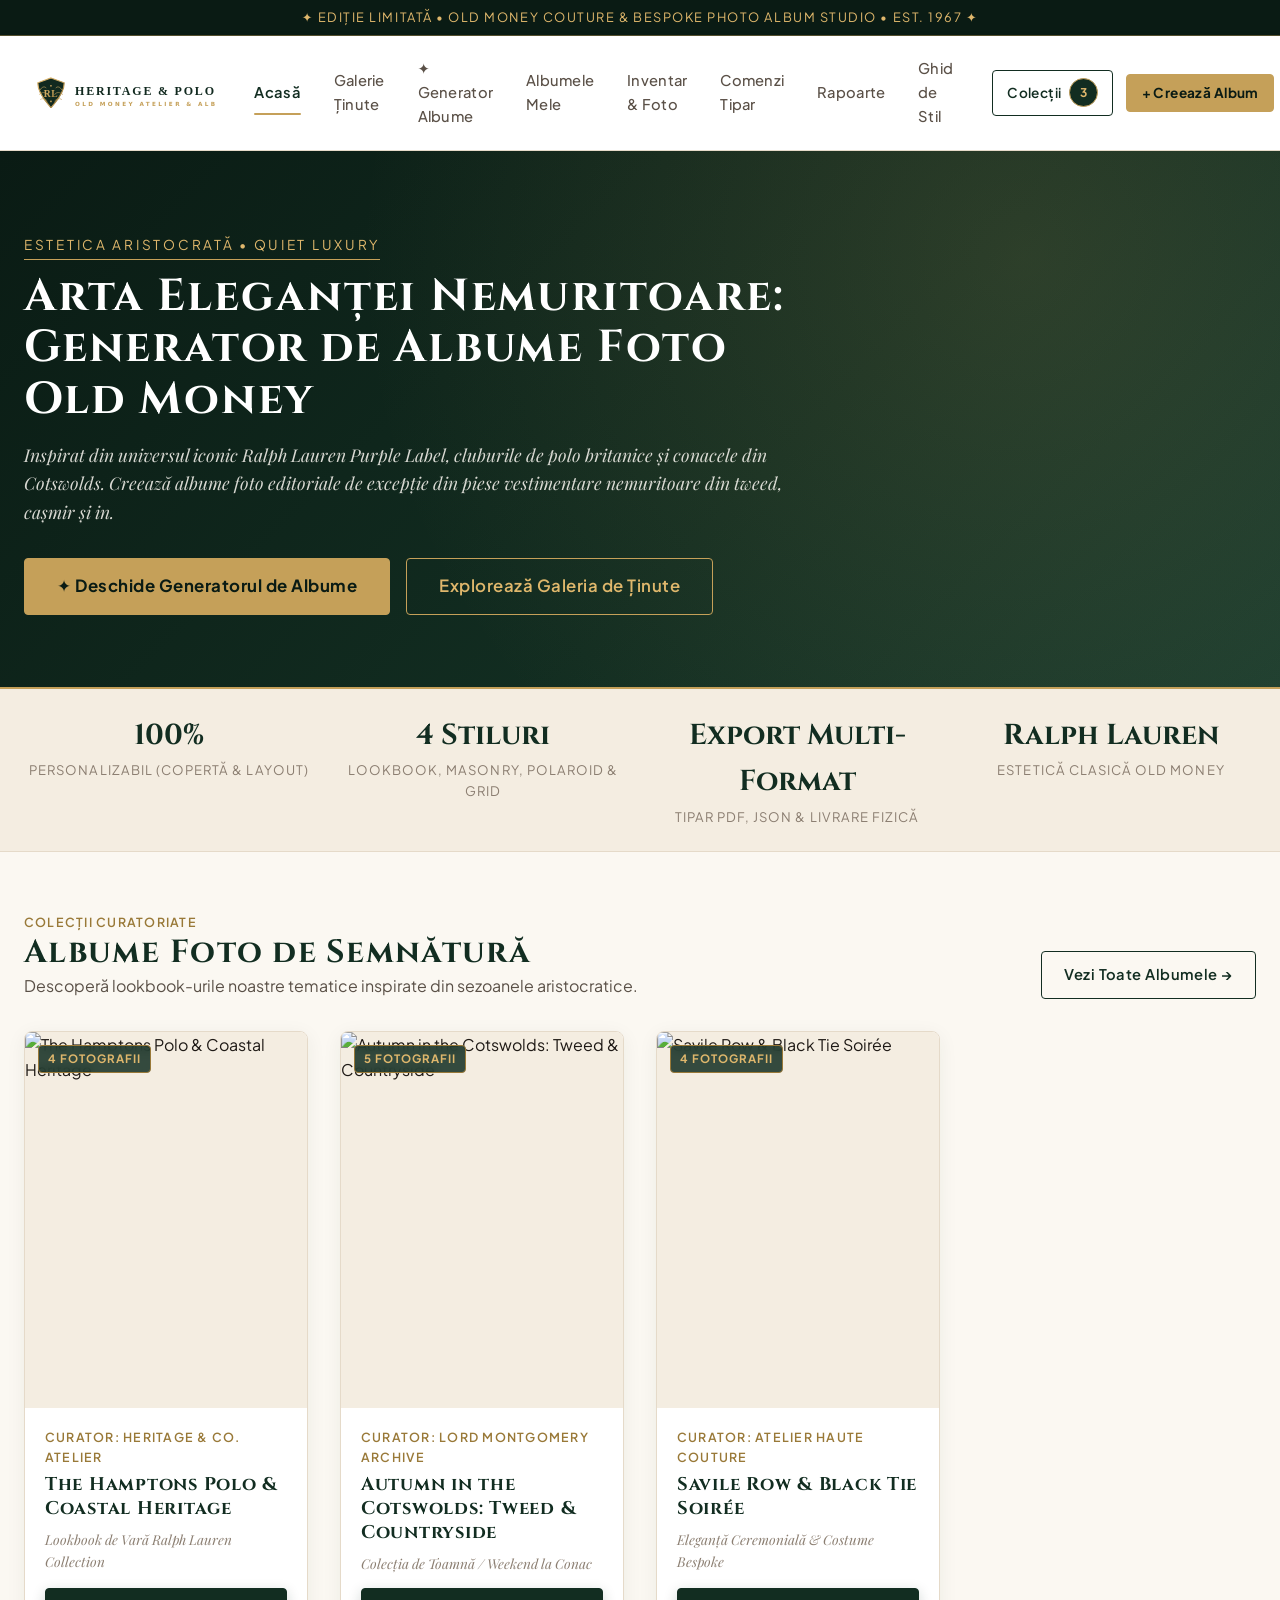
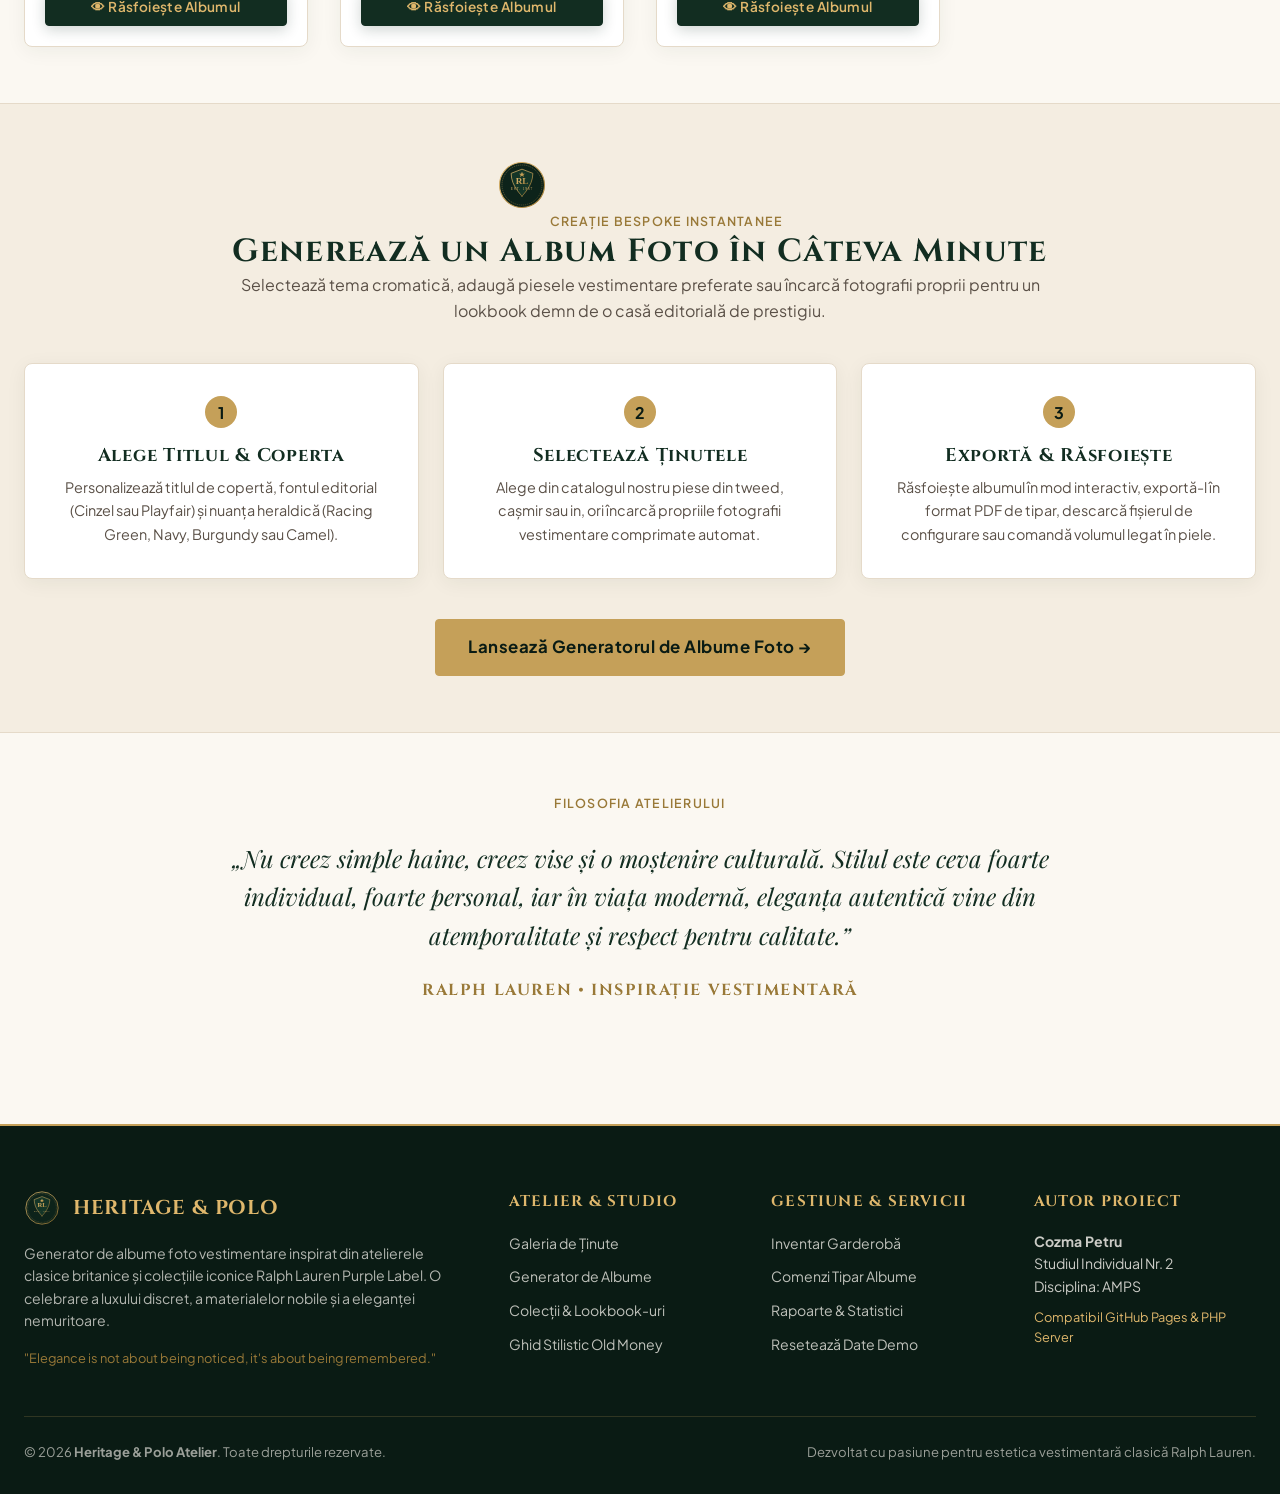
==== index.html @ da982f4c "Initial commit: Heritage & Polo Old Money Album Generator website (HTML + PHP)" ====
<!DOCTYPE html>
<html lang="ro">
<head>
    <meta charset="UTF-8">
    <meta name="viewport" content="width=device-width, initial-scale=1.0">
    <title>Heritage & Polo — Old Money Atelier & Photo Album Generator</title>
    <meta name="description" content="Generator de albume foto vestimentare în stilul Old Money & Ralph Lauren. Creează lookbook-uri rafinate, explorează colecții de tweed, cașmir și comandă albume fizice tipărite.">
    <meta name="author" content="Cozma Petru">
    <link rel="icon" type="image/svg+xml" href="images/crest.svg">
    <link rel="stylesheet" href="css/style.css">
    <link rel="stylesheet" href="css/print.css" media="print">
</head>
<body>

    <!-- Bară superioară de anunț nobiliar -->
    <div class="top-announcement">
        ✦ EDIȚIE LIMITATĂ • OLD MONEY COUTURE &amp; BESPOKE PHOTO ALBUM STUDIO • EST. 1967 ✦
    </div>

    <!-- Header & Navigație Principală -->
    <header class="site-header">
        <div class="header-inner">
            <a href="index.html" class="brand-link">
                <img src="images/logo.svg" alt="Heritage &amp; Polo Logo" class="brand-logo-img">
            </a>

            <nav id="mainNav" class="main-nav">
                <a href="index.html" class="nav-link active">Acasă</a>
                <a href="galerie.html" class="nav-link">Galerie Ținute</a>
                <a href="generator.html" class="nav-link">✦ Generator Albume</a>
                <a href="albume.html" class="nav-link">Albumele Mele</a>
                <a href="inventar.html" class="nav-link">Inventar &amp; Foto</a>
                <a href="comenzi.html" class="nav-link">Comenzi Tipar</a>
                <a href="rapoarte.html" class="nav-link">Rapoarte</a>
                <a href="ghid-stil.html" class="nav-link">Ghid de Stil</a>
            </nav>

            <div class="nav-actions">
                <a href="albume.html" class="btn btn-outline btn-sm" title="Albumele Mele Salvate">
                    <span>Colecții</span>
                    <span id="navAlbumsCount" class="badge-counter">3</span>
                </a>
                <a href="generator.html" class="btn btn-gold btn-sm">
                    <span>+ Creează Album</span>
                </a>
                <button id="menuToggle" class="menu-toggle" aria-label="Deschide Meniul">
                    <span></span><span></span><span></span>
                </button>
            </div>
        </div>
    </header>

    <main>
        <!-- Hero Section Impunător -->
        <section class="page-hero" style="padding: 5rem 0 4.5rem;">
            <div class="container">
                <div class="hero-content">
                    <span class="hero-subtitle">ESTETICA ARISTOCRATĂ &bull; QUIET LUXURY</span>
                    <h1>Arta Eleganței Nemuritoare:<br>Generator de Albume Foto Old Money</h1>
                    <p class="hero-desc">
                        Inspirat din universul iconic Ralph Lauren Purple Label, cluburile de polo britanice și conacele din Cotswolds. Creează albume foto editoriale de excepție din piese vestimentare nemuritoare din tweed, cașmir și in.
                    </p>
                    <div style="display: flex; flex-wrap: wrap; gap: 1rem; margin-top: 2rem;">
                        <a href="generator.html" class="btn btn-gold btn-lg">
                            <span>✦ Deschide Generatorul de Albume</span>
                        </a>
                        <a href="galerie.html" class="btn btn-outline-gold btn-lg">
                            <span>Explorează Galeria de Ținute</span>
                        </a>
                    </div>
                </div>
            </div>
        </section>

        <!-- Bară de Valori & Cifre de Referință -->
        <section style="background: var(--bg-parchment); border-bottom: 1px solid var(--border-beige); padding: 1.5rem 0;">
            <div class="container">
                <div style="display: grid; grid-template-columns: repeat(auto-fit, minmax(200px, 1fr)); gap: 1.5rem; text-align: center;">
                    <div>
                        <div style="font-family: var(--font-heading); font-size: 1.8rem; font-weight: 700; color: var(--emerald-primary);">100%</div>
                        <div style="font-size: 0.82rem; color: var(--text-muted); text-transform: uppercase; letter-spacing: 0.08em;">Personalizabil (Copertă &amp; Layout)</div>
                    </div>
                    <div>
                        <div style="font-family: var(--font-heading); font-size: 1.8rem; font-weight: 700; color: var(--emerald-primary);">4 Stiluri</div>
                        <div style="font-size: 0.82rem; color: var(--text-muted); text-transform: uppercase; letter-spacing: 0.08em;">Lookbook, Masonry, Polaroid &amp; Grid</div>
                    </div>
                    <div>
                        <div style="font-family: var(--font-heading); font-size: 1.8rem; font-weight: 700; color: var(--emerald-primary);">Export Multi-Format</div>
                        <div style="font-size: 0.82rem; color: var(--text-muted); text-transform: uppercase; letter-spacing: 0.08em;">Tipar PDF, JSON &amp; Livrare Fizică</div>
                    </div>
                    <div>
                        <div style="font-family: var(--font-heading); font-size: 1.8rem; font-weight: 700; color: var(--emerald-primary);">Ralph Lauren</div>
                        <div style="font-size: 0.82rem; color: var(--text-muted); text-transform: uppercase; letter-spacing: 0.08em;">Estetică Clasică Old Money</div>
                    </div>
                </div>
            </div>
        </section>

        <!-- Secțiune: Albume de Semnătură Predefinite -->
        <section class="section-py">
            <div class="container">
                <div style="display: flex; justify-content: space-between; align-items: flex-end; margin-bottom: 2rem; flex-wrap: wrap; gap: 1rem;">
                    <div>
                        <span class="card-category">COLECȚII CURATORIATE</span>
                        <h2>Albume Foto de Semnătură</h2>
                        <p>Descoperă lookbook-urile noastre tematice inspirate din sezoanele aristocratice.</p>
                    </div>
                    <a href="albume.html" class="btn btn-outline">Vezi Toate Albumele &#8594;</a>
                </div>

                <div class="fashion-grid" id="homeFeaturedAlbums">
                    <!-- Generat dinamic sau static -->
                </div>
            </div>
        </section>

        <!-- Secțiune: Mini-Generator Rapid în 3 Pași -->
        <section class="section-py" style="background: var(--bg-parchment); border-top: 1px solid var(--border-beige); border-bottom: 1px solid var(--border-beige);">
            <div class="container">
                <div style="max-width: 850px; margin: 0 auto; text-align: center; margin-bottom: 2.5rem;">
                    <img src="images/crest.svg" alt="Crest" style="width: 50px; margin-bottom: 1rem;">
                    <span class="card-category">CREAȚIE BESPOKE INSTANTANEE</span>
                    <h2>Generează un Album Foto în Câteva Minute</h2>
                    <p>Selectează tema cromatică, adaugă piesele vestimentare preferate sau încarcă fotografii proprii pentru un lookbook demn de o casă editorială de prestigiu.</p>
                </div>

                <div style="display: grid; grid-template-columns: repeat(auto-fit, minmax(260px, 1fr)); gap: 1.5rem; margin-bottom: 2.5rem;">
                    <div style="background: #ffffff; padding: 2rem; border-radius: var(--radius-md); border: 1px solid var(--border-beige); text-align: center; box-shadow: var(--shadow-soft);">
                        <div class="step-num" style="margin: 0 auto 1rem; width: 32px; height: 32px; font-size: 1rem;">1</div>
                        <h3 style="font-size: 1.15rem; margin-bottom: 0.5rem;">Alege Titlul &amp; Coperta</h3>
                        <p style="font-size: 0.9rem;">Personalizează titlul de copertă, fontul editorial (Cinzel sau Playfair) și nuanța heraldică (Racing Green, Navy, Burgundy sau Camel).</p>
                    </div>

                    <div style="background: #ffffff; padding: 2rem; border-radius: var(--radius-md); border: 1px solid var(--border-beige); text-align: center; box-shadow: var(--shadow-soft);">
                        <div class="step-num" style="margin: 0 auto 1rem; width: 32px; height: 32px; font-size: 1rem;">2</div>
                        <h3 style="font-size: 1.15rem; margin-bottom: 0.5rem;">Selectează Ținutele</h3>
                        <p style="font-size: 0.9rem;">Alege din catalogul nostru piese din tweed, cașmir sau in, ori încarcă propriile fotografii vestimentare comprimate automat.</p>
                    </div>

                    <div style="background: #ffffff; padding: 2rem; border-radius: var(--radius-md); border: 1px solid var(--border-beige); text-align: center; box-shadow: var(--shadow-soft);">
                        <div class="step-num" style="margin: 0 auto 1rem; width: 32px; height: 32px; font-size: 1rem;">3</div>
                        <h3 style="font-size: 1.15rem; margin-bottom: 0.5rem;">Exportă &amp; Răsfoiește</h3>
                        <p style="font-size: 0.9rem;">Răsfoiește albumul în mod interactiv, exportă-l în format PDF de tipar, descarcă fișierul de configurare sau comandă volumul legat în piele.</p>
                    </div>
                </div>

                <div style="text-align: center;">
                    <a href="generator.html" class="btn btn-gold btn-lg">
                        <span>Lansează Generatorul de Albume Foto &#8594;</span>
                    </a>
                </div>
            </div>
        </section>

        <!-- Citate & Manifest Estetic Old Money -->
        <section class="section-py">
            <div class="container" style="max-width: 900px; text-align: center;">
                <span class="card-category">FILOSOFIA ATELIERULUI</span>
                <blockquote style="font-family: var(--font-editorial); font-style: italic; font-size: 1.5rem; color: var(--emerald-primary); line-height: 1.6; margin: 1.5rem 0;">
                    „Nu creez simple haine, creez vise și o moștenire culturală. Stilul este ceva foarte individual, foarte personal, iar în viața modernă, eleganța autentică vine din atemporalitate și respect pentru calitate.”
                </blockquote>
                <div style="font-family: var(--font-heading); font-size: 1rem; letter-spacing: 0.1em; color: var(--gold-dim); font-weight: 700;">
                    RALPH LAUREN &bull; INSPIRAȚIE VESTIMENTARĂ
                </div>
            </div>
        </section>
    </main>

    <!-- Footer de Lux Old Money -->
    <footer class="site-footer">
        <div class="container">
            <div class="footer-grid">
                <div class="footer-brand">
                    <div style="display: flex; align-items: center; gap: 0.8rem; margin-bottom: 1rem;">
                        <img src="images/crest.svg" alt="Crest Heraldic" style="width: 36px; height: 36px;">
                        <h4 style="margin: 0; font-family: var(--font-heading); color: var(--gold-light);">HERITAGE &amp; POLO</h4>
                    </div>
                    <p style="font-size: 0.88rem; color: rgba(251, 248, 242, 0.7); line-height: 1.6; margin-bottom: 1rem;">
                        Generator de albume foto vestimentare inspirat din atelierele clasice britanice și colecțiile iconice Ralph Lauren Purple Label. O celebrare a luxului discret, a materialelor nobile și a eleganței nemuritoare.
                    </p>
                    <div style="font-size: 0.8rem; color: var(--gold-dim);">
                        "Elegance is not about being noticed, it's about being remembered."
                    </div>
                </div>

                <div class="footer-col">
                    <h5>ATELIER &amp; STUDIO</h5>
                    <ul class="footer-links">
                        <li><a href="galerie.html">Galeria de Ținute</a></li>
                        <li><a href="generator.html">Generator de Albume</a></li>
                        <li><a href="albume.html">Colecții &amp; Lookbook-uri</a></li>
                        <li><a href="ghid-stil.html">Ghid Stilistic Old Money</a></li>
                    </ul>
                </div>

                <div class="footer-col">
                    <h5>GESTIUNE &amp; SERVICII</h5>
                    <ul class="footer-links">
                        <li><a href="inventar.html">Inventar Garderobă</a></li>
                        <li><a href="comenzi.html">Comenzi Tipar Albume</a></li>
                        <li><a href="rapoarte.html">Rapoarte &amp; Statistici</a></li>
                        <li><a href="javascript:StorageManager.resetToDemo()">Resetează Date Demo</a></li>
                    </ul>
                </div>

                <div class="footer-col">
                    <h5>AUTOR PROIECT</h5>
                    <p style="font-size: 0.88rem; color: rgba(251, 248, 242, 0.8); margin-bottom: 0.6rem;">
                        <strong>Cozma Petru</strong><br>
                        Studiul Individual Nr. 2<br>
                        Disciplina: AMPS
                    </p>
                    <div style="font-size: 0.8rem; color: var(--gold-light);">
                        Compatibil GitHub Pages &amp; PHP Server
                    </div>
                </div>
            </div>

            <div class="footer-bottom">
                <div>
                    &copy; 2026 <strong>Heritage &amp; Polo Atelier</strong>. Toate drepturile rezervate.
                </div>
                <div>
                    Dezvoltat cu pasiune pentru estetica vestimentară clasică Ralph Lauren.
                </div>
            </div>
        </div>
    </footer>

    <!-- Scripturi -->
    <script src="js/data.js"></script>
    <script src="js/storage.js"></script>
    <script src="js/main.js"></script>
    <script>
        document.addEventListener("DOMContentLoaded", () => {
            const albume = StorageManager.getAlbume();
            const produse = StorageManager.getProduse();
            const container = document.getElementById("homeFeaturedAlbums");
            if (container) {
                container.innerHTML = albume.slice(0, 3).map(a => {
                    let coverImg = a.copertaImg;
                    if (!coverImg && a.elemente && a.elemente.length) {
                        const p = produse.find(item => item.id == a.elemente[0]);
                        if (p) coverImg = p.img;
                    }
                    if (!coverImg) coverImg = "images/placeholder-fashion.svg";

                    return `
                        <div class="fashion-card">
                            <div class="card-media" onclick="window.location.href='albume.html'">
                                <img src="${coverImg}" alt="${a.titlu}" loading="lazy">
                                <span class="card-badge">${a.elemente ? a.elemente.length : 0} Fotografii</span>
                            </div>
                            <div class="card-body">
                                <div class="card-category">CURATOR: ${a.curator || 'HERITAGE'}</div>
                                <h3 class="card-title">${a.titlu}</h3>
                                <p class="card-material">${a.subtitlu || 'Ediție de colecție'}</p>
                                <div class="card-actions" style="margin-top: auto;">
                                    <a href="albume.html" class="btn btn-primary btn-sm" style="flex: 1;">
                                        <span>👁 Răsfoiește Albumul</span>
                                    </a>
                                </div>
                            </div>
                        </div>
                    `;
                }).join("");
            }
        });
    </script>
</body>
</html>
---- css/style.css ----
/* ==========================================================================
   HERITAGE & POLO — OLD MONEY ATELIER & PHOTO ALBUM GENERATOR
   Stilizare Clasică de Lux Inspirată din Colecțiile Ralph Lauren & Savile Row
   ========================================================================== */

@import url('https://fonts.googleapis.com/css2?family=Cinzel:wght@500;600;700;800&family=Playfair+Display:ital,wght@0,400;0,600;0,700;1,400;1,600&family=Plus+Jakarta+Sans:wght@300;400;500;600;700&display=swap');

:root {
    /* Paletă Cromatică Old Money & British Heritage */
    --emerald-dark: #0a1b14;
    --emerald-primary: #122d21;
    --emerald-light: #1b3d2f;
    --navy-regal: #09131d;
    --navy-deep: #102133;
    
    --gold-primary: #c5a059;
    --gold-light: #dfb76c;
    --gold-dim: #997938;
    
    --bg-cream: #fbf8f2;
    --bg-parchment: #f4ede1;
    --bg-card: #ffffff;
    --border-beige: #e5dac9;
    --border-gold: rgba(197, 160, 89, 0.4);

    --text-primary: #1e1915;
    --text-secondary: #5a5047;
    --text-muted: #8b7e71;
    --text-light: #fbf8f2;

    --saddle-leather: #6e472b;
    --burgundy-royal: #5b1d27;
    --danger-red: #9e2a2b;
    --success-green: #2a6f44;

    /* Tipografie */
    --font-heading: "Cinzel", "Playfair Display", Georgia, serif;
    --font-editorial: "Playfair Display", Georgia, serif;
    --font-sans: "Plus Jakarta Sans", system-ui, -apple-system, sans-serif;

    /* Umbre & Raze */
    --shadow-soft: 0 4px 20px rgba(18, 45, 33, 0.06);
    --shadow-elevated: 0 10px 30px rgba(18, 45, 33, 0.12);
    --shadow-gold: 0 4px 25px rgba(197, 160, 89, 0.25);
    --radius-sm: 4px;
    --radius-md: 8px;
    --radius-lg: 14px;
    --transition: all 0.28s cubic-bezier(0.4, 0, 0.2, 1);
}

/* Reset de bază */
*, *::before, *::after {
    box-sizing: border-box;
    margin: 0;
    padding: 0;
}

html {
    scroll-behavior: smooth;
}

body {
    font-family: var(--font-sans);
    background-color: var(--bg-cream);
    color: var(--text-primary);
    line-height: 1.6;
    overflow-x: hidden;
    min-height: 100vh;
    display: flex;
    flex-direction: column;
}

/* Tipografie */
h1, h2, h3, h4, .serif-title {
    font-family: var(--font-heading);
    color: var(--emerald-primary);
    letter-spacing: 0.04em;
    font-weight: 700;
}

h1 {
    font-size: clamp(2rem, 3.5vw, 3rem);
    line-height: 1.15;
}

h2 {
    font-size: clamp(1.6rem, 2.5vw, 2.2rem);
    line-height: 1.25;
}

h3 {
    font-size: 1.35rem;
    line-height: 1.3;
}

p {
    color: var(--text-secondary);
    font-size: 1rem;
}

a {
    color: inherit;
    text-decoration: none;
    transition: var(--transition);
}

/* ==========================================================================
   HEADER & NAVIGAȚIE DE LUX
   ========================================================================== */
.top-announcement {
    background: var(--emerald-dark);
    color: var(--gold-light);
    font-size: 0.8rem;
    font-family: var(--font-sans);
    letter-spacing: 0.12em;
    text-transform: uppercase;
    text-align: center;
    padding: 0.45rem 1rem;
    border-bottom: 1px solid var(--border-gold);
}

.site-header {
    background: #fff;
    border-bottom: 1px solid var(--border-beige);
    position: sticky;
    top: 0;
    z-index: 1000;
    box-shadow: 0 2px 12px rgba(0, 0, 0, 0.03);
}

.header-inner {
    max-width: 1320px;
    margin: 0 auto;
    padding: 0.8rem 1.5rem;
    display: flex;
    align-items: center;
    justify-content: space-between;
    gap: 1.5rem;
}

.brand-link {
    display: flex;
    align-items: center;
    gap: 0.8rem;
}

.brand-logo-img {
    height: 48px;
    width: auto;
    display: block;
}

/* Navigație Principală */
.main-nav {
    display: flex;
    align-items: center;
    gap: 0.25rem;
}

.nav-link {
    font-family: var(--font-sans);
    font-size: 0.92rem;
    font-weight: 500;
    color: var(--text-secondary);
    padding: 0.55rem 0.9rem;
    border-radius: var(--radius-sm);
    position: relative;
    letter-spacing: 0.02em;
}

.nav-link:hover {
    color: var(--emerald-primary);
    background-color: var(--bg-parchment);
}

.nav-link.active {
    color: var(--emerald-primary);
    font-weight: 600;
}

.nav-link.active::after {
    content: "";
    position: absolute;
    bottom: -2px;
    left: 0.9rem;
    right: 0.9rem;
    height: 2px;
    background: var(--gold-primary);
    border-radius: 2px;
}

.nav-actions {
    display: flex;
    align-items: center;
    gap: 0.8rem;
}

.badge-counter {
    background: var(--emerald-primary);
    color: var(--gold-light);
    font-size: 0.75rem;
    padding: 0.25rem 0.6rem;
    border-radius: 999px;
    font-weight: 700;
    border: 1px solid var(--gold-primary);
}

/* Buton meniu mobil */
.menu-toggle {
    display: none;
    background: none;
    border: none;
    cursor: pointer;
    padding: 0.4rem;
}

.menu-toggle span {
    display: block;
    width: 24px;
    height: 2px;
    background: var(--emerald-primary);
    margin: 5px 0;
    transition: var(--transition);
}

/* ==========================================================================
   BUTOANE & CONTROALE ELEGANTE
   ========================================================================== */
.btn {
    display: inline-flex;
    align-items: center;
    justify-content: center;
    gap: 0.5rem;
    font-family: var(--font-sans);
    font-size: 0.92rem;
    font-weight: 600;
    letter-spacing: 0.03em;
    padding: 0.7rem 1.4rem;
    border-radius: var(--radius-sm);
    border: 1px solid transparent;
    cursor: pointer;
    transition: var(--transition);
    white-space: nowrap;
}

.btn-primary {
    background: var(--emerald-primary);
    color: var(--gold-light);
    border-color: var(--emerald-primary);
    box-shadow: 0 4px 14px rgba(18, 45, 33, 0.2);
}

.btn-primary:hover {
    background: var(--emerald-dark);
    color: #ffffff;
    box-shadow: 0 6px 18px rgba(18, 45, 33, 0.3);
    transform: translateY(-1px);
}

.btn-gold {
    background: var(--gold-primary);
    color: var(--emerald-dark);
    border-color: var(--gold-primary);
    font-weight: 700;
}

.btn-gold:hover {
    background: var(--gold-light);
    color: var(--emerald-dark);
    box-shadow: var(--shadow-gold);
    transform: translateY(-1px);
}

.btn-outline {
    background: transparent;
    color: var(--emerald-primary);
    border-color: var(--emerald-primary);
}

.btn-outline:hover {
    background: var(--emerald-primary);
    color: var(--gold-light);
}

.btn-outline-gold {
    background: transparent;
    color: var(--gold-light);
    border-color: var(--gold-primary);
}

.btn-outline-gold:hover {
    background: var(--gold-primary);
    color: var(--emerald-dark);
}

.btn-sm {
    padding: 0.45rem 0.9rem;
    font-size: 0.85rem;
}

.btn-lg {
    padding: 0.9rem 2rem;
    font-size: 1.05rem;
}

.btn-text {
    background: none;
    border: none;
    color: var(--gold-dim);
    font-weight: 600;
    cursor: pointer;
    padding: 0;
    text-decoration: underline;
}

.btn-text:hover {
    color: var(--emerald-primary);
}

/* ==========================================================================
   CONTAINER & LAYOUT
   ========================================================================== */
.container {
    max-width: 1320px;
    margin: 0 auto;
    padding: 0 1.5rem;
}

main {
    flex: 1;
    padding-bottom: 4rem;
}

.section-py {
    padding-top: 3.5rem;
    padding-bottom: 3.5rem;
}

/* Hero & Header de pagină */
.page-hero {
    background: linear-gradient(135deg, var(--emerald-dark) 0%, var(--emerald-primary) 60%, var(--emerald-light) 100%);
    color: var(--text-light);
    padding: 3.5rem 0;
    position: relative;
    border-bottom: 2px solid var(--gold-primary);
    overflow: hidden;
}

.page-hero::before {
    content: "";
    position: absolute;
    inset: 0;
    background: radial-gradient(circle at 80% 20%, rgba(197, 160, 89, 0.15), transparent 60%);
    pointer-events: none;
}

.hero-content {
    position: relative;
    max-width: 800px;
}

.hero-subtitle {
    font-family: var(--font-sans);
    font-size: 0.85rem;
    letter-spacing: 0.2em;
    text-transform: uppercase;
    color: var(--gold-light);
    margin-bottom: 0.7rem;
    display: inline-block;
    border-bottom: 1px solid var(--gold-primary);
    padding-bottom: 0.2rem;
}

.page-hero h1 {
    color: #ffffff;
    margin-bottom: 1rem;
}

.hero-desc {
    font-size: 1.1rem;
    color: rgba(251, 248, 242, 0.85);
    font-family: var(--font-editorial);
    font-style: italic;
    line-height: 1.6;
}

/* ==========================================================================
   BARĂ DE FILTRE & CĂUTARE (CHIPS)
   ========================================================================== */
.filter-bar {
    display: flex;
    flex-wrap: wrap;
    align-items: center;
    justify-content: space-between;
    gap: 1.2rem;
    margin: 2rem 0 1.5rem;
    padding: 1rem 1.25rem;
    background: #fff;
    border: 1px solid var(--border-beige);
    border-radius: var(--radius-md);
    box-shadow: var(--shadow-soft);
}

.chips-container {
    display: flex;
    flex-wrap: wrap;
    gap: 0.5rem;
}

.chip-btn {
    font-family: var(--font-sans);
    font-size: 0.88rem;
    font-weight: 500;
    padding: 0.4rem 1rem;
    border-radius: 999px;
    border: 1px solid var(--border-beige);
    background: transparent;
    color: var(--text-secondary);
    cursor: pointer;
    transition: var(--transition);
}

.chip-btn:hover {
    border-color: var(--gold-primary);
    color: var(--emerald-primary);
    background: var(--bg-parchment);
}

.chip-btn.active {
    background: var(--emerald-primary);
    color: var(--gold-light);
    border-color: var(--emerald-primary);
    font-weight: 600;
}

.search-box {
    position: relative;
    min-width: 260px;
}

.search-box input {
    width: 100%;
    padding: 0.5rem 1rem 0.5rem 2.2rem;
    border: 1px solid var(--border-beige);
    border-radius: 999px;
    background: var(--bg-cream);
    font-family: var(--font-sans);
    font-size: 0.9rem;
    color: var(--text-primary);
    transition: var(--transition);
}

.search-box input:focus {
    outline: none;
    border-color: var(--gold-primary);
    box-shadow: 0 0 0 3px rgba(197, 160, 89, 0.15);
}

.search-box .search-icon {
    position: absolute;
    left: 0.8rem;
    top: 50%;
    transform: translateY(-50%);
    color: var(--text-muted);
    font-size: 0.85rem;
}

/* ==========================================================================
   GRID CARTOANE DE MODĂ (GALERIE OLD MONEY)
   ========================================================================== */
.fashion-grid {
    display: grid;
    grid-template-columns: repeat(auto-fill, minmax(280px, 1fr));
    gap: 2rem;
    margin-top: 1.5rem;
}

.fashion-card {
    background: var(--bg-card);
    border: 1px solid var(--border-beige);
    border-radius: var(--radius-md);
    overflow: hidden;
    transition: var(--transition);
    display: flex;
    flex-direction: column;
    position: relative;
    box-shadow: var(--shadow-soft);
}

.fashion-card:hover {
    transform: translateY(-5px);
    box-shadow: var(--shadow-elevated);
    border-color: var(--gold-primary);
}

.card-media {
    position: relative;
    width: 100%;
    aspect-ratio: 3 / 4;
    overflow: hidden;
    background-color: var(--bg-parchment);
    cursor: pointer;
}

.card-media img {
    width: 100%;
    height: 100%;
    object-fit: cover;
    display: block;
    transition: transform 0.6s cubic-bezier(0.25, 1, 0.5, 1);
}

.fashion-card:hover .card-media img {
    transform: scale(1.05);
}

.card-badge {
    position: absolute;
    top: 0.8rem;
    left: 0.8rem;
    background: rgba(18, 45, 33, 0.85);
    backdrop-filter: blur(4px);
    color: var(--gold-light);
    font-size: 0.72rem;
    font-weight: 700;
    letter-spacing: 0.08em;
    padding: 0.25rem 0.6rem;
    border-radius: var(--radius-sm);
    border: 1px solid var(--gold-dim);
    text-transform: uppercase;
}

.card-stock {
    position: absolute;
    top: 0.8rem;
    right: 0.8rem;
    background: rgba(255, 255, 255, 0.9);
    font-size: 0.75rem;
    font-weight: 600;
    padding: 0.2rem 0.5rem;
    border-radius: var(--radius-sm);
    color: var(--text-secondary);
}

.card-stock.low {
    background: rgba(158, 42, 43, 0.9);
    color: #ffffff;
}

.card-body {
    padding: 1.25rem;
    display: flex;
    flex-direction: column;
    flex: 1;
}

.card-category {
    font-size: 0.78rem;
    text-transform: uppercase;
    letter-spacing: 0.1em;
    color: var(--gold-dim);
    font-weight: 600;
    margin-bottom: 0.35rem;
}

.card-title {
    font-family: var(--font-heading);
    font-size: 1.15rem;
    color: var(--emerald-primary);
    margin-bottom: 0.5rem;
    line-height: 1.3;
}

.card-material {
    font-size: 0.85rem;
    color: var(--text-muted);
    margin-bottom: 0.8rem;
    font-style: italic;
    font-family: var(--font-editorial);
}

.card-price-row {
    display: flex;
    align-items: baseline;
    justify-content: space-between;
    margin-top: auto;
    padding-top: 0.8rem;
    border-top: 1px dashed var(--border-beige);
}

.price-main {
    font-size: 1.25rem;
    font-weight: 700;
    color: var(--emerald-primary);
    font-family: var(--font-heading);
}

.price-eur {
    font-size: 0.85rem;
    color: var(--text-muted);
}

.card-actions {
    display: flex;
    gap: 0.5rem;
    margin-top: 1rem;
}

/* ==========================================================================
   STUDIO GENERATOR DE ALBUME FOTO (INTERACTIV)
   ========================================================================== */
.studio-layout {
    display: grid;
    grid-template-columns: 420px 1fr;
    gap: 2rem;
    margin-top: 2rem;
    align-items: start;
}

@media (max-width: 1024px) {
    .studio-layout {
        grid-template-columns: 1fr;
    }
}

.studio-sidebar {
    background: #ffffff;
    border: 1px solid var(--border-beige);
    border-radius: var(--radius-md);
    padding: 1.8rem;
    box-shadow: var(--shadow-soft);
}

.studio-step-title {
    font-size: 1.05rem;
    font-family: var(--font-heading);
    color: var(--emerald-primary);
    margin-bottom: 1rem;
    padding-bottom: 0.5rem;
    border-bottom: 1px solid var(--border-beige);
    display: flex;
    align-items: center;
    gap: 0.5rem;
}

.step-num {
    background: var(--gold-primary);
    color: var(--emerald-dark);
    width: 24px;
    height: 24px;
    display: inline-flex;
    align-items: center;
    justify-content: center;
    border-radius: 50%;
    font-size: 0.8rem;
    font-weight: 700;
}

.form-group {
    margin-bottom: 1.2rem;
}

.form-group label {
    display: block;
    font-size: 0.85rem;
    font-weight: 600;
    color: var(--text-primary);
    margin-bottom: 0.35rem;
}

.form-control, input[type="text"], input[type="number"], select, textarea {
    width: 100%;
    padding: 0.65rem 0.85rem;
    border: 1px solid var(--border-beige);
    border-radius: var(--radius-sm);
    background: var(--bg-cream);
    font-family: var(--font-sans);
    font-size: 0.92rem;
    color: var(--text-primary);
    transition: var(--transition);
}

.form-control:focus, input:focus, select:focus, textarea:focus {
    outline: none;
    border-color: var(--gold-primary);
    background: #ffffff;
    box-shadow: 0 0 0 3px rgba(197, 160, 89, 0.15);
}

/* Selector Temă Copertă */
.theme-picker {
    display: grid;
    grid-template-columns: repeat(4, 1fr);
    gap: 0.5rem;
}

.theme-swatch {
    height: 44px;
    border-radius: var(--radius-sm);
    border: 2px solid transparent;
    cursor: pointer;
    transition: var(--transition);
    display: flex;
    align-items: center;
    justify-content: center;
    color: #ffffff;
    font-size: 0.8rem;
}

.theme-swatch.active {
    border-color: var(--gold-light);
    transform: scale(1.05);
    box-shadow: 0 2px 8px rgba(0,0,0,0.25);
}

.theme-emerald { background: #122d21; }
.theme-navy { background: #0c1926; }
.theme-burgundy { background: #5b1d27; }
.theme-camel { background: #8b5a36; }

/* Selector Layout */
.layout-picker {
    display: grid;
    grid-template-columns: repeat(2, 1fr);
    gap: 0.6rem;
}

.layout-opt {
    border: 1px solid var(--border-beige);
    border-radius: var(--radius-sm);
    padding: 0.6rem;
    text-align: center;
    cursor: pointer;
    background: var(--bg-cream);
    transition: var(--transition);
}

.layout-opt:hover {
    border-color: var(--gold-primary);
}

.layout-opt.active {
    background: var(--emerald-primary);
    color: var(--gold-light);
    border-color: var(--emerald-primary);
    font-weight: 600;
}

/* Zonă Upload Foto Drag & Drop */
.upload-dropzone {
    border: 2px dashed var(--gold-dim);
    border-radius: var(--radius-md);
    padding: 1.5rem 1rem;
    text-align: center;
    background: rgba(197, 160, 89, 0.05);
    cursor: pointer;
    transition: var(--transition);
    margin-bottom: 1rem;
}

.upload-dropzone:hover {
    background: rgba(197, 160, 89, 0.12);
    border-color: var(--gold-primary);
}

.upload-dropzone input {
    display: none;
}

.upload-icon {
    font-size: 1.8rem;
    color: var(--gold-primary);
    margin-bottom: 0.5rem;
}

/* Selector rapid fotografii din garderobă */
.wardrobe-selector {
    max-height: 280px;
    overflow-y: auto;
    border: 1px solid var(--border-beige);
    border-radius: var(--radius-sm);
    padding: 0.5rem;
    display: grid;
    grid-template-columns: repeat(3, 1fr);
    gap: 0.4rem;
}

.wardrobe-thumb {
    position: relative;
    aspect-ratio: 1;
    border-radius: var(--radius-sm);
    overflow: hidden;
    cursor: pointer;
    border: 2px solid transparent;
}

.wardrobe-thumb img {
    width: 100%;
    height: 100%;
    object-fit: cover;
}

.wardrobe-thumb.selected {
    border-color: var(--gold-primary);
}

.wardrobe-thumb.selected::after {
    content: "✓";
    position: absolute;
    top: 4px;
    right: 4px;
    background: var(--emerald-primary);
    color: var(--gold-light);
    width: 18px;
    height: 18px;
    border-radius: 50%;
    display: flex;
    align-items: center;
    justify-content: center;
    font-size: 0.7rem;
    font-weight: bold;
}

/* ==========================================================================
   PREVIZUALIZARE ALBUM ÎN TIMP REAL (EDITORIAL LOOKBOOK)
   ========================================================================== */
.album-preview-stage {
    background: #ffffff;
    border: 1px solid var(--border-beige);
    border-radius: var(--radius-md);
    box-shadow: var(--shadow-elevated);
    padding: 2.5rem;
    min-height: 600px;
}

.preview-toolbar {
    display: flex;
    justify-content: space-between;
    align-items: center;
    padding-bottom: 1.2rem;
    margin-bottom: 1.8rem;
    border-bottom: 1px solid var(--border-beige);
    flex-wrap: wrap;
    gap: 0.8rem;
}

/* Coperta Albumului Simulat */
.album-cover-display {
    border-radius: var(--radius-sm);
    padding: 3rem 2rem;
    text-align: center;
    color: #ffffff;
    position: relative;
    margin-bottom: 2.5rem;
    box-shadow: 0 12px 35px rgba(0, 0, 0, 0.25);
    border: 4px double var(--gold-primary);
}

.album-cover-display .cover-crest {
    width: 64px;
    margin: 0 auto 1.2rem;
    display: block;
}

.album-cover-display .cover-title {
    font-size: 2rem;
    letter-spacing: 0.08em;
    color: var(--gold-light);
    margin-bottom: 0.5rem;
}

.album-cover-display .cover-subtitle {
    font-family: var(--font-editorial);
    font-style: italic;
    font-size: 1.1rem;
    opacity: 0.9;
    margin-bottom: 1.5rem;
}

.album-cover-display .cover-curator {
    font-size: 0.85rem;
    text-transform: uppercase;
    letter-spacing: 0.15em;
    color: rgba(255, 255, 255, 0.7);
}

/* Tipuri de Layout pentru Paginile Albumului */
.album-pages-container.layout-lookbook {
    display: flex;
    flex-direction: column;
    gap: 3rem;
}

.lookbook-spread {
    display: grid;
    grid-template-columns: 1fr 1fr;
    gap: 2rem;
    align-items: center;
    padding-bottom: 2.5rem;
    border-bottom: 1px solid var(--border-beige);
}

.lookbook-spread:nth-child(even) {
    grid-template-columns: 1fr 1fr;
    direction: rtl;
}

.lookbook-spread:nth-child(even) .spread-info {
    direction: ltr;
}

.spread-image {
    aspect-ratio: 4 / 5;
    border-radius: var(--radius-sm);
    overflow: hidden;
    box-shadow: var(--shadow-soft);
    border: 1px solid var(--border-beige);
}

.spread-image img {
    width: 100%;
    height: 100%;
    object-fit: cover;
    display: block;
}

.spread-info {
    padding: 1.5rem;
}

.spread-plate-no {
    font-size: 0.8rem;
    letter-spacing: 0.15em;
    color: var(--gold-dim);
    text-transform: uppercase;
    font-weight: 700;
    margin-bottom: 0.5rem;
}

.spread-title {
    font-family: var(--font-heading);
    font-size: 1.5rem;
    color: var(--emerald-primary);
    margin-bottom: 0.8rem;
}

.spread-desc {
    font-family: var(--font-editorial);
    font-style: italic;
    font-size: 1.05rem;
    color: var(--text-secondary);
    line-height: 1.6;
    margin-bottom: 1rem;
}

.spread-details {
    font-size: 0.85rem;
    color: var(--text-muted);
}

/* Layout Masonry */
.album-pages-container.layout-masonry {
    column-count: 3;
    column-gap: 1.5rem;
}

@media (max-width: 768px) {
    .album-pages-container.layout-masonry {
        column-count: 1;
    }
}

.masonry-item {
    break-inside: avoid;
    margin-bottom: 1.5rem;
    background: var(--bg-cream);
    border: 1px solid var(--border-beige);
    border-radius: var(--radius-sm);
    overflow: hidden;
    box-shadow: var(--shadow-soft);
}

.masonry-item img {
    width: 100%;
    display: block;
}

.masonry-caption {
    padding: 0.8rem 1rem;
    font-size: 0.85rem;
}

/* Layout Polaroid */
.album-pages-container.layout-polaroid {
    display: grid;
    grid-template-columns: repeat(auto-fill, minmax(240px, 1fr));
    gap: 2rem;
}

.polaroid-card {
    background: #ffffff;
    padding: 1rem 1rem 2rem 1rem;
    box-shadow: 0 4px 15px rgba(0,0,0,0.1);
    border: 1px solid #eee;
    transition: var(--transition);
}

.polaroid-card:hover {
    transform: rotate(-1.5deg) scale(1.02);
}

.polaroid-card img {
    width: 100%;
    aspect-ratio: 1;
    object-fit: cover;
    display: block;
    margin-bottom: 1rem;
}

.polaroid-caption {
    font-family: var(--font-editorial);
    font-size: 0.95rem;
    text-align: center;
    color: var(--text-primary);
}

/* Layout Grid Clasic */
.album-pages-container.layout-grid {
    display: grid;
    grid-template-columns: repeat(auto-fill, minmax(260px, 1fr));
    gap: 1.5rem;
}

.grid-photo-card {
    border: 1px solid var(--border-beige);
    border-radius: var(--radius-sm);
    overflow: hidden;
    background: #ffffff;
}

.grid-photo-card img {
    width: 100%;
    aspect-ratio: 3/4;
    object-fit: cover;
}

.grid-photo-info {
    padding: 0.8rem;
    text-align: center;
}

/* ==========================================================================
   TABELE STILIZATE (INVENTAR, COMENZI, RAPOARTE)
   ========================================================================== */
.table-responsive {
    overflow-x: auto;
    background: #ffffff;
    border: 1px solid var(--border-beige);
    border-radius: var(--radius-md);
    box-shadow: var(--shadow-soft);
    margin: 1.5rem 0;
}

.luxury-table {
    width: 100%;
    border-collapse: collapse;
    font-size: 0.92rem;
    text-align: left;
}

.luxury-table th {
    background: var(--bg-parchment);
    color: var(--emerald-primary);
    font-family: var(--font-heading);
    font-size: 0.85rem;
    letter-spacing: 0.05em;
    padding: 1rem 1.2rem;
    border-bottom: 2px solid var(--border-beige);
    white-space: nowrap;
}

.luxury-table td {
    padding: 0.9rem 1.2rem;
    border-bottom: 1px solid var(--border-beige);
    vertical-align: middle;
}

.luxury-table tr:hover {
    background-color: rgba(251, 248, 242, 0.6);
}

.table-thumb {
    width: 50px;
    height: 65px;
    object-fit: cover;
    border-radius: var(--radius-sm);
    border: 1px solid var(--border-beige);
    display: block;
}

.status-badge {
    display: inline-block;
    padding: 0.25rem 0.65rem;
    border-radius: 999px;
    font-size: 0.78rem;
    font-weight: 600;
    text-transform: uppercase;
    letter-spacing: 0.04em;
}

.badge-nou {
    background: rgba(197, 160, 89, 0.2);
    color: var(--gold-dim);
    border: 1px solid var(--gold-primary);
}

.badge-tipar {
    background: rgba(18, 45, 33, 0.1);
    color: var(--emerald-primary);
    border: 1px solid var(--emerald-light);
}

.badge-livrata {
    background: rgba(42, 111, 68, 0.15);
    color: var(--success-green);
    border: 1px solid var(--success-green);
}

.badge-anulata {
    background: rgba(158, 42, 43, 0.12);
    color: var(--danger-red);
    border: 1px solid var(--danger-red);
}

/* ==========================================================================
   STATISTICI & RAPOARTE
   ========================================================================== */
.stats-grid {
    display: grid;
    grid-template-columns: repeat(auto-fit, minmax(220px, 1fr));
    gap: 1.5rem;
    margin-bottom: 2rem;
}

.stat-card {
    background: #ffffff;
    border: 1px solid var(--border-beige);
    border-radius: var(--radius-md);
    padding: 1.5rem;
    position: relative;
    box-shadow: var(--shadow-soft);
    border-left: 4px solid var(--gold-primary);
}

.stat-label {
    font-size: 0.85rem;
    color: var(--text-muted);
    text-transform: uppercase;
    letter-spacing: 0.08em;
    margin-bottom: 0.4rem;
}

.stat-value {
    font-family: var(--font-heading);
    font-size: 2.2rem;
    font-weight: 700;
    color: var(--emerald-primary);
    line-height: 1.1;
}

.stat-sub {
    font-size: 0.8rem;
    color: var(--text-secondary);
    margin-top: 0.4rem;
}

/* ==========================================================================
   LIGHTBOX FULLSCREEN DE LUX
   ========================================================================== */
.lightbox-overlay {
    position: fixed;
    inset: 0;
    background: rgba(10, 27, 20, 0.94);
    backdrop-filter: blur(8px);
    display: flex;
    align-items: center;
    justify-content: center;
    z-index: 9999;
    padding: 1.5rem;
    opacity: 0;
    visibility: hidden;
    transition: opacity 0.3s ease, visibility 0.3s ease;
}

.lightbox-overlay.active {
    opacity: 1;
    visibility: visible;
}

.lightbox-modal {
    position: relative;
    max-width: 1000px;
    width: 100%;
    max-height: 90vh;
    display: grid;
    grid-template-columns: 1.1fr 1fr;
    background: var(--bg-cream);
    border-radius: var(--radius-md);
    overflow: hidden;
    box-shadow: 0 20px 50px rgba(0, 0, 0, 0.5);
    border: 1px solid var(--gold-primary);
}

@media (max-width: 768px) {
    .lightbox-modal {
        grid-template-columns: 1fr;
        max-height: 95vh;
        overflow-y: auto;
    }
}

.lightbox-media {
    background: #000000;
    display: flex;
    align-items: center;
    justify-content: center;
    min-height: 380px;
}

.lightbox-media img {
    max-width: 100%;
    max-height: 80vh;
    object-fit: contain;
    display: block;
}

.lightbox-info {
    padding: 2.5rem;
    display: flex;
    flex-direction: column;
    justify-content: center;
    background: #ffffff;
}

.lightbox-close {
    position: absolute;
    top: 1rem;
    right: 1.2rem;
    background: none;
    border: none;
    font-size: 1.8rem;
    color: var(--text-muted);
    cursor: pointer;
    line-height: 1;
    transition: var(--transition);
    z-index: 10;
}

.lightbox-close:hover {
    color: var(--emerald-primary);
    transform: scale(1.15);
}

.lightbox-nav-btn {
    position: absolute;
    top: 50%;
    transform: translateY(-50%);
    background: rgba(18, 45, 33, 0.7);
    color: var(--gold-light);
    border: 1px solid var(--gold-primary);
    width: 44px;
    height: 44px;
    border-radius: 50%;
    display: flex;
    align-items: center;
    justify-content: center;
    font-size: 1.4rem;
    cursor: pointer;
    transition: var(--transition);
}

.lightbox-nav-btn:hover {
    background: var(--emerald-primary);
    transform: translateY(-50%) scale(1.1);
}

.lightbox-prev { left: 1rem; }
.lightbox-next { right: 1rem; }

/* ==========================================================================
   TOAST NOTIFICATIONS
   ========================================================================== */
.toast-container {
    position: fixed;
    bottom: 2rem;
    right: 2rem;
    z-index: 10000;
    display: flex;
    flex-direction: column;
    gap: 0.6rem;
    pointer-events: none;
}

.toast-msg {
    pointer-events: auto;
    background: var(--emerald-dark);
    color: #ffffff;
    border-left: 4px solid var(--gold-primary);
    padding: 0.9rem 1.4rem;
    border-radius: var(--radius-sm);
    box-shadow: var(--shadow-elevated);
    font-size: 0.9rem;
    display: flex;
    align-items: center;
    gap: 0.8rem;
    animation: toastIn 0.3s cubic-bezier(0.18, 0.89, 0.32, 1.28) forwards;
}

@keyframes toastIn {
    from { transform: translateX(100%); opacity: 0; }
    to { transform: translateX(0); opacity: 1; }
}

/* ==========================================================================
   FOOTER DE LUX
   ========================================================================== */
.site-footer {
    background: var(--emerald-dark);
    color: var(--text-light);
    border-top: 2px solid var(--gold-primary);
    margin-top: auto;
    padding: 4rem 0 2rem;
}

.footer-grid {
    display: grid;
    grid-template-columns: 2fr 1fr 1fr 1fr;
    gap: 2.5rem;
    margin-bottom: 3rem;
}

@media (max-width: 860px) {
    .footer-grid {
        grid-template-columns: 1fr 1fr;
    }
}

@media (max-width: 500px) {
    .footer-grid {
        grid-template-columns: 1fr;
    }
}

.footer-brand h4 {
    color: var(--gold-light);
    font-size: 1.25rem;
    margin-bottom: 0.8rem;
}

.footer-col h5 {
    font-family: var(--font-heading);
    color: var(--gold-light);
    font-size: 0.95rem;
    margin-bottom: 1rem;
    letter-spacing: 0.08em;
}

.footer-links {
    list-style: none;
}

.footer-links li {
    margin-bottom: 0.5rem;
}

.footer-links a {
    color: rgba(251, 248, 242, 0.75);
    font-size: 0.88rem;
}

.footer-links a:hover {
    color: var(--gold-light);
    padding-left: 4px;
}

.footer-bottom {
    border-top: 1px solid rgba(197, 160, 89, 0.2);
    padding-top: 1.5rem;
    display: flex;
    justify-content: space-between;
    align-items: center;
    flex-wrap: wrap;
    gap: 1rem;
    font-size: 0.82rem;
    color: rgba(251, 248, 242, 0.6);
}

/* ==========================================================================
   RESPONSIVE
   ========================================================================== */
@media (max-width: 860px) {
    .menu-toggle {
        display: block;
    }

    .main-nav {
        position: fixed;
        top: 70px;
        left: 0;
        right: 0;
        background: #ffffff;
        flex-direction: column;
        align-items: stretch;
        padding: 1.5rem;
        gap: 0.5rem;
        border-bottom: 2px solid var(--gold-primary);
        box-shadow: 0 10px 20px rgba(0,0,0,0.1);
        display: none;
    }

    .main-nav.open {
        display: flex;
    }
}
---- css/print.css ----
/* ==========================================================================
   STILURI PENTRU TIPĂRIRE & EXPORT PDF ALBUM FOTO
   ========================================================================== */

@media print {
    /* Ascunde elementele de interfață web */
    .top-announcement,
    .site-header,
    .studio-sidebar,
    .preview-toolbar,
    .site-footer,
    .lightbox-overlay,
    .toast-container,
    .btn,
    .filter-bar,
    .search-box {
        display: none !important;
    }

    body {
        background: #ffffff !important;
        color: #000000 !important;
        font-size: 11pt;
    }

    .container,
    .album-preview-stage {
        max-width: 100% !important;
        padding: 0 !important;
        margin: 0 !important;
        border: none !important;
        box-shadow: none !important;
    }

    .album-cover-display {
        page-break-after: always;
        height: 100vh;
        display: flex;
        flex-direction: column;
        justify-content: center;
        align-items: center;
        border: 4px double #997938 !important;
        background: #122d21 !important;
        -webkit-print-color-adjust: exact;
        print-color-adjust: exact;
    }

    .lookbook-spread {
        page-break-inside: avoid;
        page-break-after: always;
        padding: 2cm 0;
        border-bottom: none !important;
    }

    .spread-image img {
        max-height: 18cm;
        object-fit: contain;
    }
}
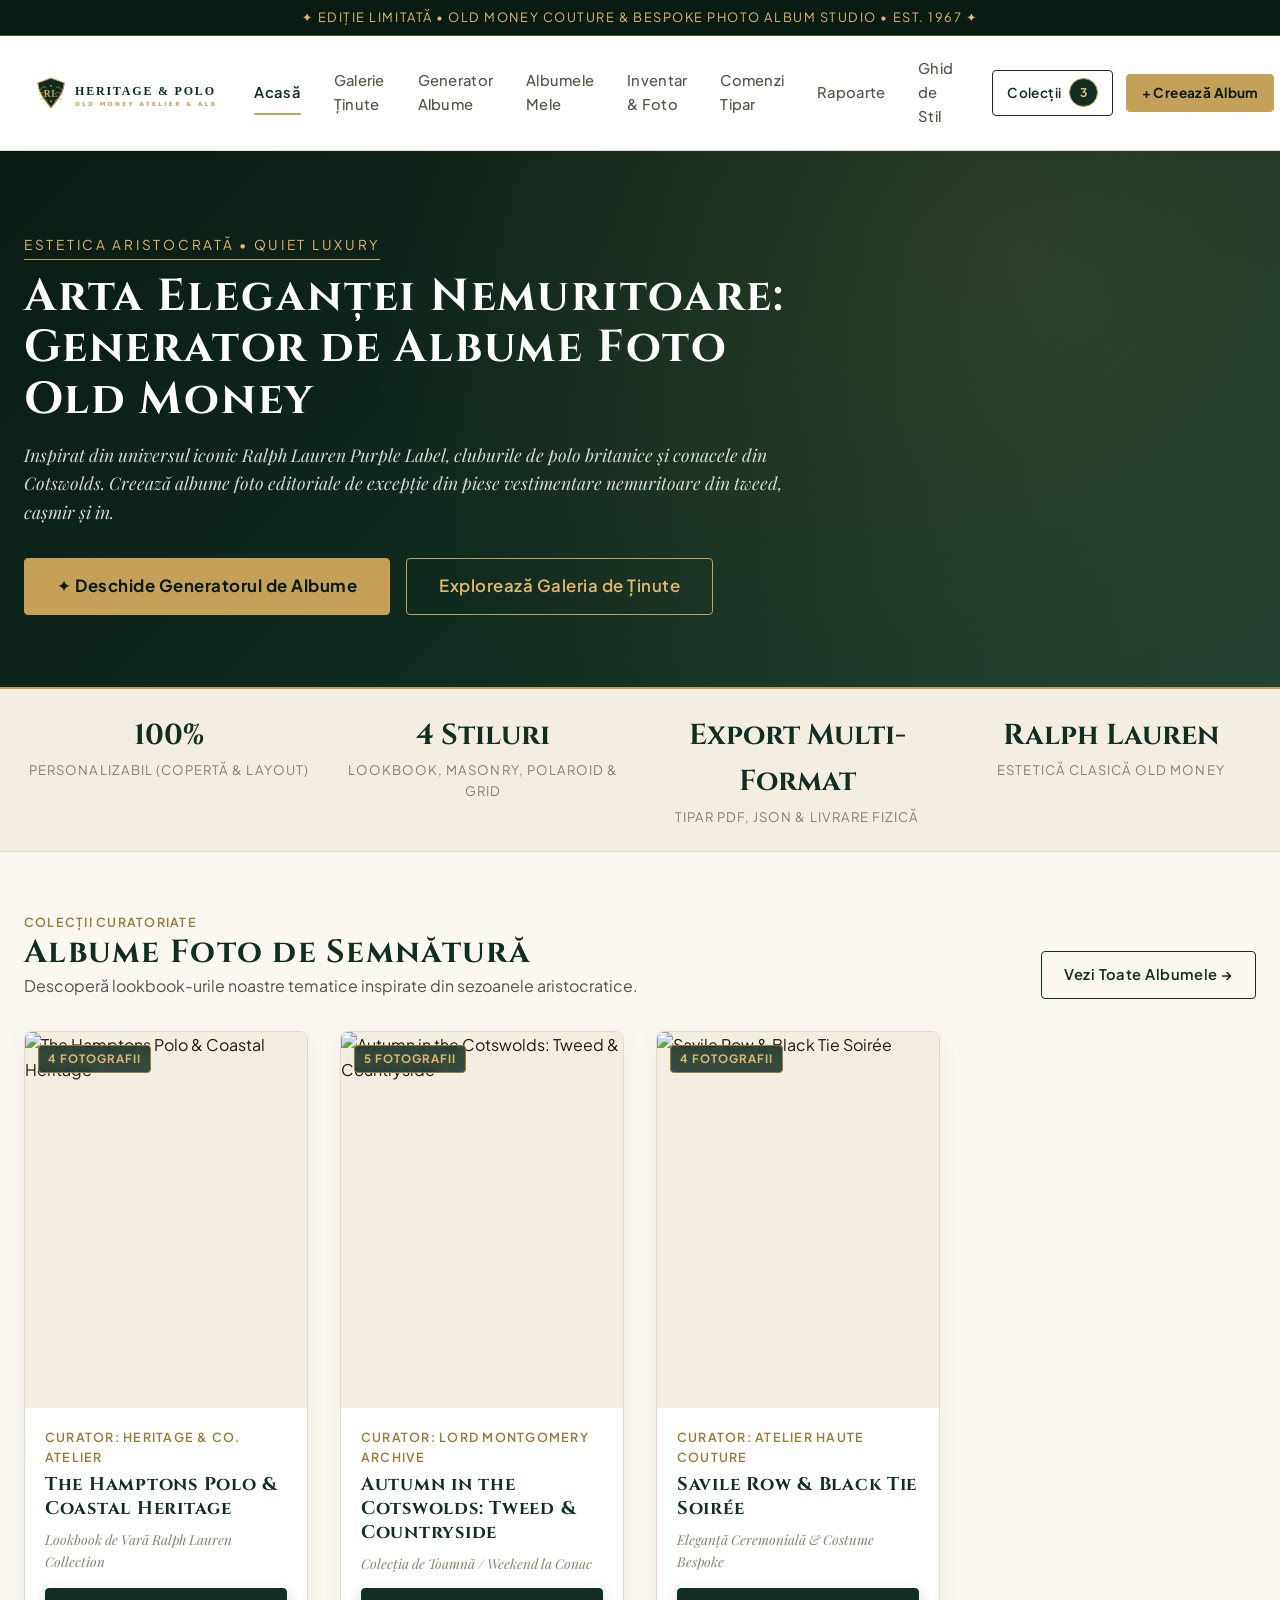
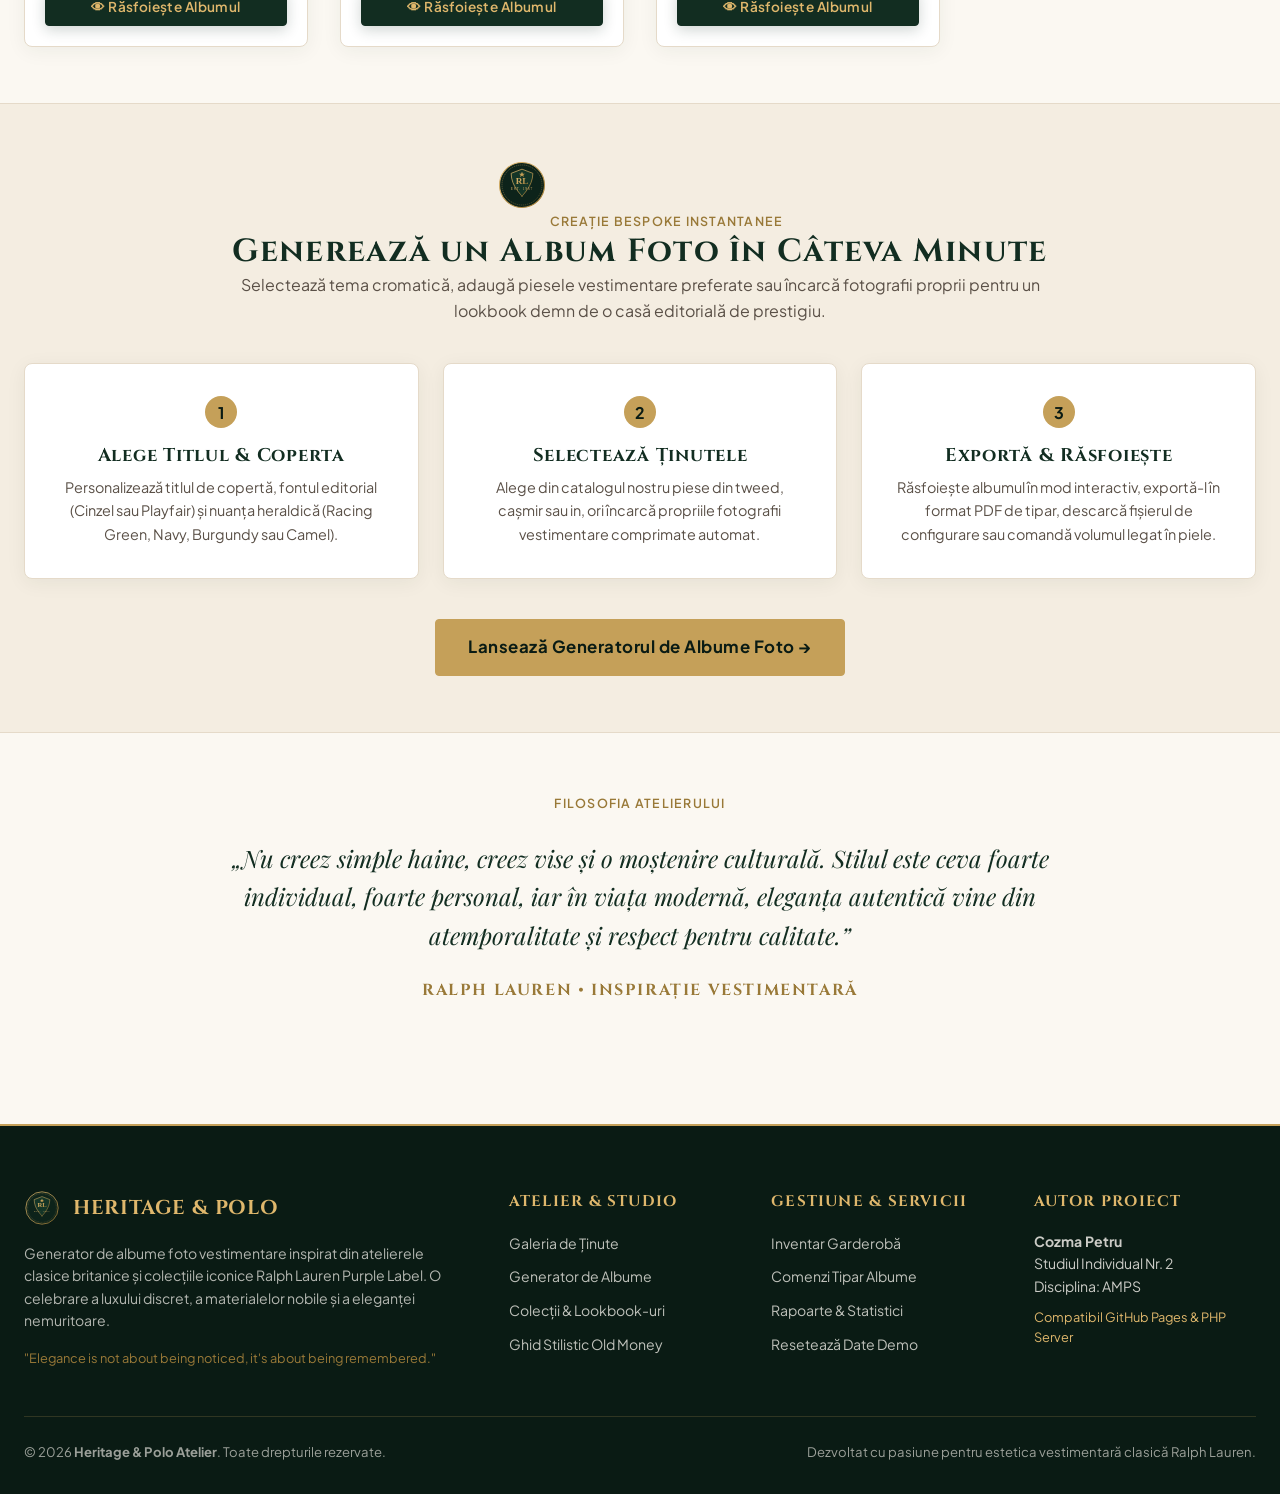
==== commit 6cdae46b: "modificare stilizare" ====
--- a/index.html
+++ b/index.html
@@ -27,7 +27,7 @@
             <nav id="mainNav" class="main-nav">
                 <a href="index.html" class="nav-link active">Acasă</a>
                 <a href="galerie.html" class="nav-link">Galerie Ținute</a>
-                <a href="generator.html" class="nav-link">✦ Generator Albume</a>
+                <a href="generator.html" class="nav-link">Generator Albume</a>
                 <a href="albume.html" class="nav-link">Albumele Mele</a>
                 <a href="inventar.html" class="nav-link">Inventar &amp; Foto</a>
                 <a href="comenzi.html" class="nav-link">Comenzi Tipar</a>
